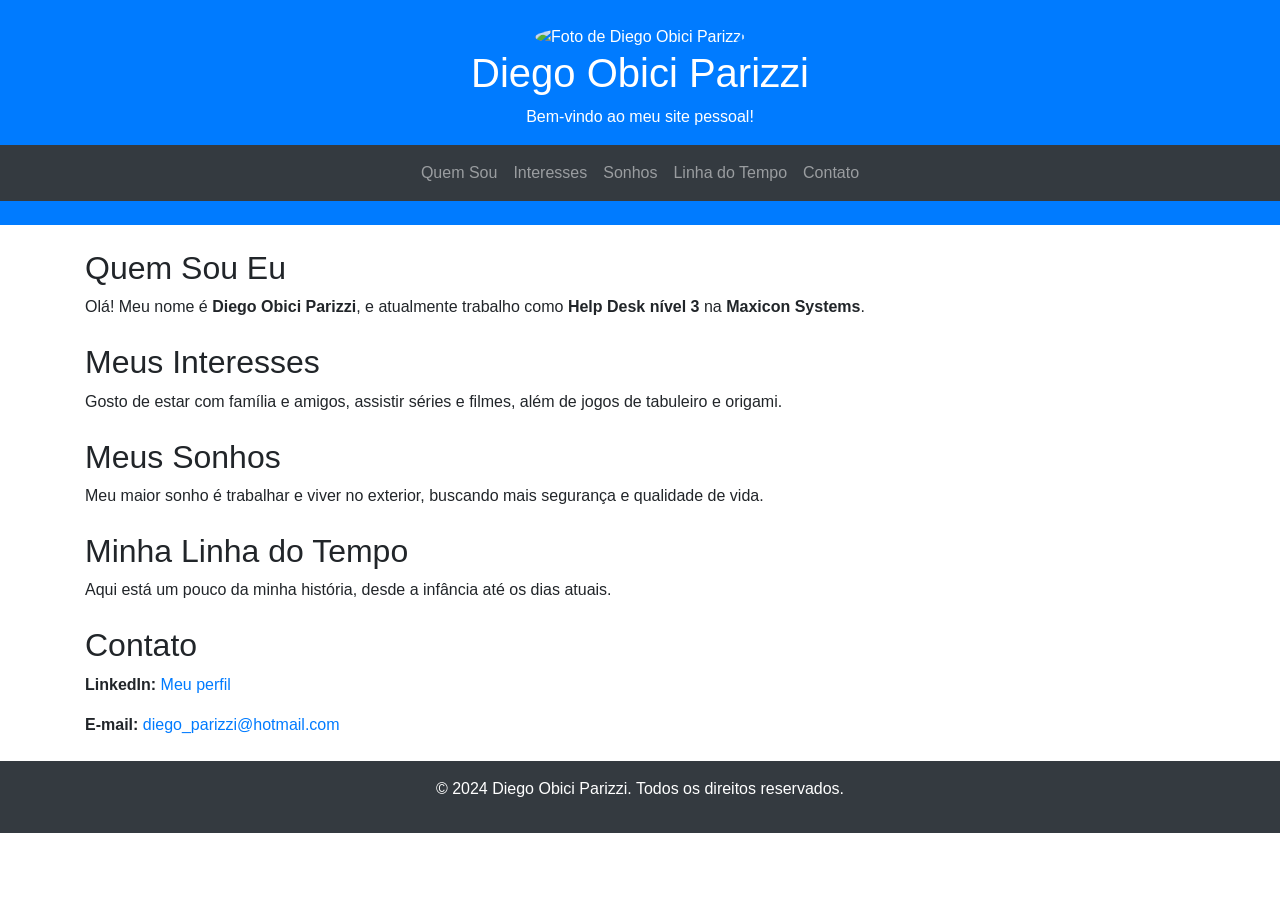
==== index.html @ c1d25a00 "Update and rename é_a_shibang.html to index.html" ====
<!DOCTYPE html>
<html lang="pt-BR">
<head>
    <meta charset="UTF-8">
    <meta name="viewport" content="width=device-width, initial-scale=1.0">
    <meta name="description" content="Site pessoal de Diego Obici Parizzi">
    <meta name="author" content="Diego Obici Parizzi">
    <title>Diego Obici Parizzi - Site Pessoal</title>
    <link rel="stylesheet" href="https://maxcdn.bootstrapcdn.com/bootstrap/4.5.2/css/bootstrap.min.css">
</head>
<body>
    <header class="bg-primary text-white text-center py-4">
        <img src="img/FotoPerfil.png" class="rounded-circle" alt="Foto de Diego Obici Parizzi" width="150">
        <h1>Diego Obici Parizzi</h1>
        <p>Bem-vindo ao meu site pessoal!</p>
        <nav class="navbar navbar-expand-lg navbar-dark bg-dark">
            <div class="container">
                <button class="navbar-toggler" type="button" data-toggle="collapse" data-target="#navbarNav">
                    <span class="navbar-toggler-icon"></span>
                </button>
                <div class="collapse navbar-collapse" id="navbarNav">
                    <ul class="navbar-nav mx-auto">
                        <li class="nav-item"><a class="nav-link" href="#quem-sou">Quem Sou</a></li>
                        <li class="nav-item"><a class="nav-link" href="#interesses">Interesses</a></li>
                        <li class="nav-item"><a class="nav-link" href="#sonhos">Sonhos</a></li>
                        <li class="nav-item"><a class="nav-link" href="#timeline">Linha do Tempo</a></li>
                        <li class="nav-item"><a class="nav-link" href="#contato">Contato</a></li>
                    </ul>
                </div>
            </div>
        </nav>
    </header>

    <main class="container mt-4">
        <section id="quem-sou" class="mb-4">
            <h2>Quem Sou Eu</h2>
            <p>Olá! Meu nome é <strong>Diego Obici Parizzi</strong>, e atualmente trabalho como <strong>Help Desk nível 3</strong> na <strong>Maxicon Systems</strong>.</p>
        </section>

        <section id="interesses" class="mb-4">
            <h2>Meus Interesses</h2>
            <p>Gosto de estar com família e amigos, assistir séries e filmes, além de jogos de tabuleiro e origami.</p>
        </section>

        <section id="sonhos" class="mb-4">
            <h2>Meus Sonhos</h2>
            <p>Meu maior sonho é trabalhar e viver no exterior, buscando mais segurança e qualidade de vida.</p>
        </section>

        <section id="timeline" class="mb-4">
            <h2>Minha Linha do Tempo</h2>
            <p>Aqui está um pouco da minha história, desde a infância até os dias atuais.</p>
        </section>

        <section id="contato" class="mb-4">
            <h2>Contato</h2>
            <p><strong>LinkedIn:</strong> <a href="https://www.linkedin.com/in/diego-parizzi" target="_blank">Meu perfil</a></p>
            <p><strong>E-mail:</strong> <a href="mailto:diego_parizzi@hotmail.com">diego_parizzi@hotmail.com</a></p>
        </section>
    </main>

    <footer class="bg-dark text-white text-center py-3">
        <p>&copy; 2024 Diego Obici Parizzi. Todos os direitos reservados.</p>
    </footer>

    <script src="https://code.jquery.com/jquery-3.5.1.slim.min.js"></script>
    <script src="https://cdn.jsdelivr.net/npm/bootstrap@4.5.2/dist/js/bootstrap.bundle.min.js"></script>
</body>
</html>
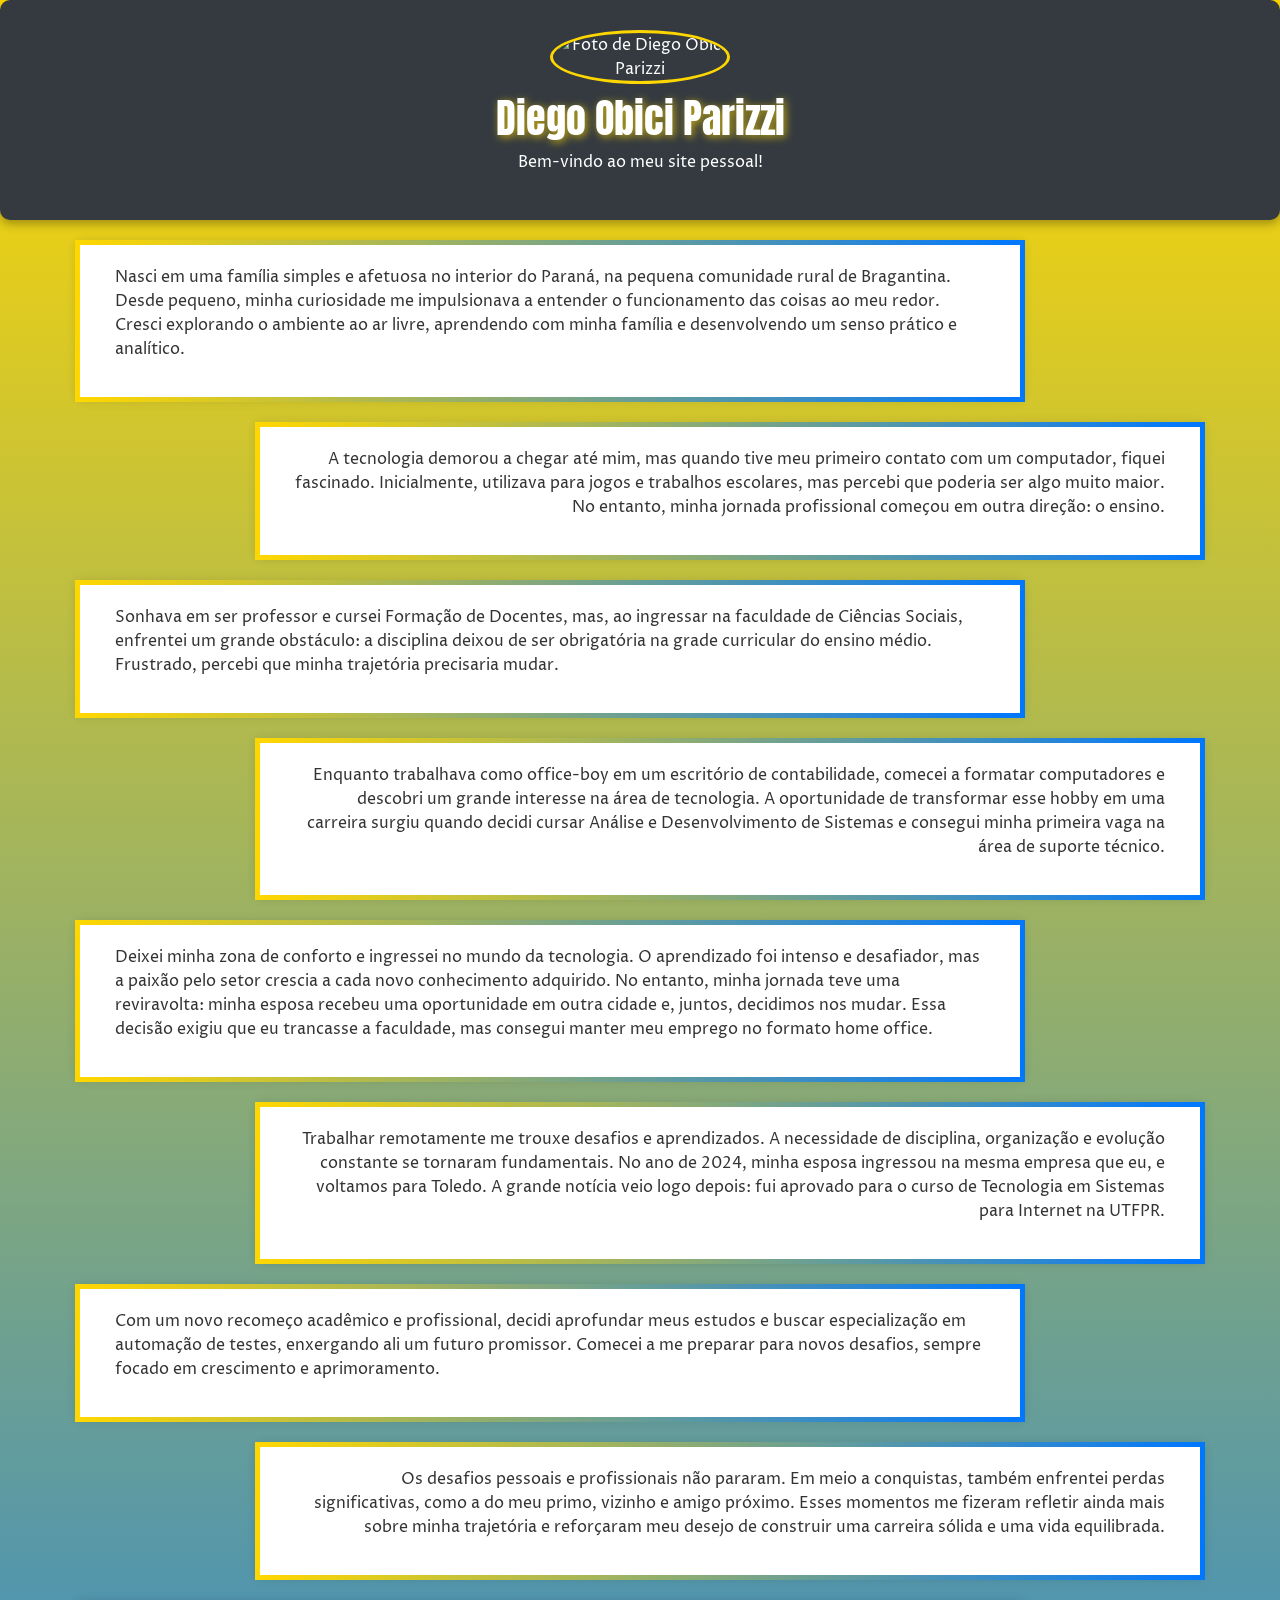
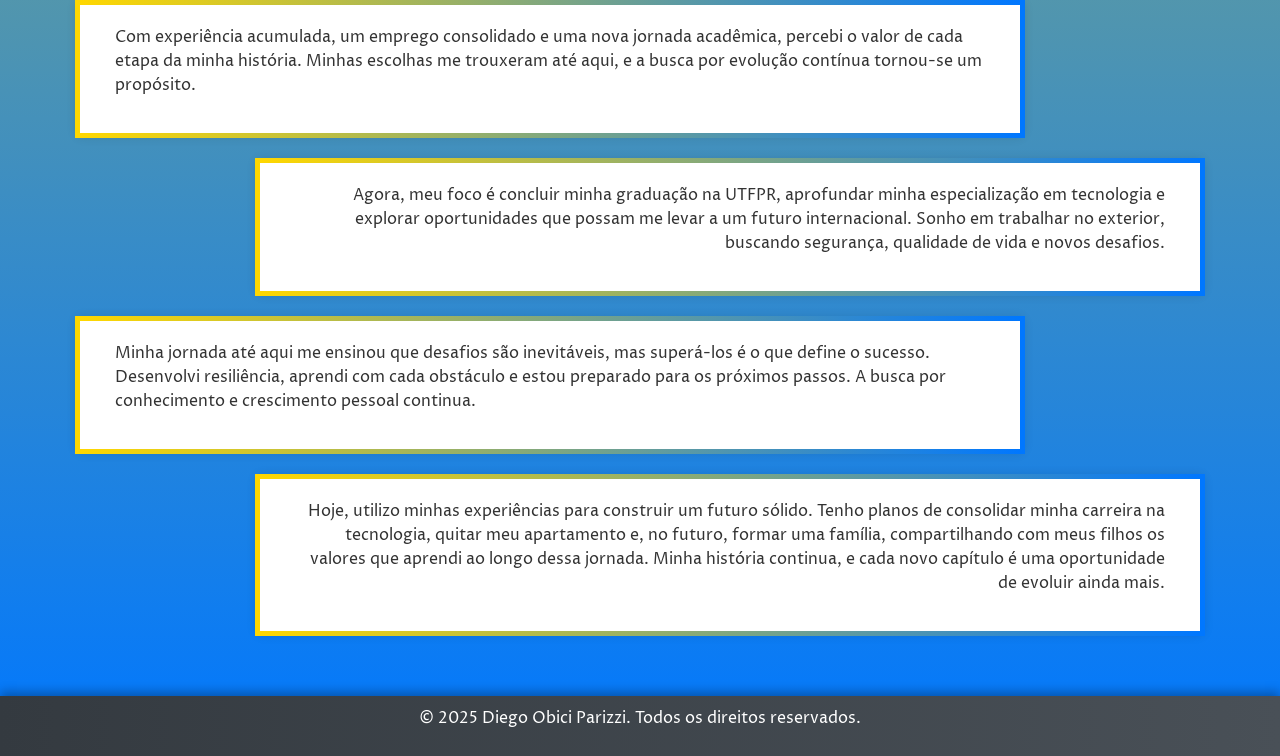
==== commit 01bb10f6: "Add files via upload" ====
--- a/index.html
+++ b/index.html
@@ -1,69 +1,174 @@
-<!DOCTYPE html>
-<html lang="pt-BR">
-<head>
-    <meta charset="UTF-8">
-    <meta name="viewport" content="width=device-width, initial-scale=1.0">
-    <meta name="description" content="Site pessoal de Diego Obici Parizzi">
-    <meta name="author" content="Diego Obici Parizzi">
-    <title>Diego Obici Parizzi - Site Pessoal</title>
-    <link rel="stylesheet" href="https://maxcdn.bootstrapcdn.com/bootstrap/4.5.2/css/bootstrap.min.css">
-</head>
-<body>
-    <header class="bg-primary text-white text-center py-4">
-        <img src="img/FotoPerfil.png" class="rounded-circle" alt="Foto de Diego Obici Parizzi" width="150">
-        <h1>Diego Obici Parizzi</h1>
-        <p>Bem-vindo ao meu site pessoal!</p>
-        <nav class="navbar navbar-expand-lg navbar-dark bg-dark">
-            <div class="container">
-                <button class="navbar-toggler" type="button" data-toggle="collapse" data-target="#navbarNav">
-                    <span class="navbar-toggler-icon"></span>
-                </button>
-                <div class="collapse navbar-collapse" id="navbarNav">
-                    <ul class="navbar-nav mx-auto">
-                        <li class="nav-item"><a class="nav-link" href="#quem-sou">Quem Sou</a></li>
-                        <li class="nav-item"><a class="nav-link" href="#interesses">Interesses</a></li>
-                        <li class="nav-item"><a class="nav-link" href="#sonhos">Sonhos</a></li>
-                        <li class="nav-item"><a class="nav-link" href="#timeline">Linha do Tempo</a></li>
-                        <li class="nav-item"><a class="nav-link" href="#contato">Contato</a></li>
-                    </ul>
-                </div>
-            </div>
-        </nav>
-    </header>
-
-    <main class="container mt-4">
-        <section id="quem-sou" class="mb-4">
-            <h2>Quem Sou Eu</h2>
-            <p>Olá! Meu nome é <strong>Diego Obici Parizzi</strong>, e atualmente trabalho como <strong>Help Desk nível 3</strong> na <strong>Maxicon Systems</strong>.</p>
-        </section>
-
-        <section id="interesses" class="mb-4">
-            <h2>Meus Interesses</h2>
-            <p>Gosto de estar com família e amigos, assistir séries e filmes, além de jogos de tabuleiro e origami.</p>
-        </section>
-
-        <section id="sonhos" class="mb-4">
-            <h2>Meus Sonhos</h2>
-            <p>Meu maior sonho é trabalhar e viver no exterior, buscando mais segurança e qualidade de vida.</p>
-        </section>
-
-        <section id="timeline" class="mb-4">
-            <h2>Minha Linha do Tempo</h2>
-            <p>Aqui está um pouco da minha história, desde a infância até os dias atuais.</p>
-        </section>
-
-        <section id="contato" class="mb-4">
-            <h2>Contato</h2>
-            <p><strong>LinkedIn:</strong> <a href="https://www.linkedin.com/in/diego-parizzi" target="_blank">Meu perfil</a></p>
-            <p><strong>E-mail:</strong> <a href="mailto:diego_parizzi@hotmail.com">diego_parizzi@hotmail.com</a></p>
-        </section>
-    </main>
-
-    <footer class="bg-dark text-white text-center py-3">
-        <p>&copy; 2024 Diego Obici Parizzi. Todos os direitos reservados.</p>
-    </footer>
-
-    <script src="https://code.jquery.com/jquery-3.5.1.slim.min.js"></script>
-    <script src="https://cdn.jsdelivr.net/npm/bootstrap@4.5.2/dist/js/bootstrap.bundle.min.js"></script>
-</body>
-</html>
+<!DOCTYPE html>
+<html lang="pt-BR">
+
+<head>
+    <meta charset="UTF-8">
+    <meta name="viewport" content="width=device-width, initial-scale=1.0">
+    <meta name="description" content="Site pessoal de Diego Obici Parizzi.">
+    <meta name="author" content="Diego Obici Parizzi">
+    <title>Diego Obici Parizzi - Site Pessoal</title>
+    <!-- Bootstrap CSS -->
+    <link rel="stylesheet" href="https://stackpath.bootstrapcdn.com/bootstrap/4.1.3/css/bootstrap.min.css">
+    <!-- Google Fonts -->
+    <link href="https://fonts.googleapis.com/css2?family=Anton&family=Proza+Libre&display=swap" rel="stylesheet">
+    <link rel="stylesheet" href="css.css">
+    <style>
+        body {
+            font-family: 'Proza Libre', sans-serif;
+            background-color: #f8f9fa;
+        }
+
+        header {
+            background-color: #343a40;
+            color: white;
+            text-align: center;
+            padding: 30px 20px;
+            position: relative;
+        }
+
+        header img {
+            width: 180px;
+            border-radius: 50%;
+            display: block;
+            margin: 0 auto 10px;
+        }
+
+        header h1 {
+            font-family: 'Anton', sans-serif;
+            font-size: 2.5rem;
+        }
+
+        section {
+            padding: 20px;
+            margin-bottom: 20px;
+            background-color: white;
+            border-radius: 8px;
+            box-shadow: 0 0 10px rgba(0, 0, 0, 0.1);
+        }
+
+        h2 {
+            color: #343a40;
+            margin-bottom: 20px;
+        }
+
+        footer {
+            background-color: #343a40;
+            color: white;
+            text-align: center;
+            padding: 10px 0;
+            margin-top: 20px;
+        }
+
+        /* Estilos para o layout em zig-zag */
+        .zigzag:nth-child(even) {
+            margin-left: 15%;
+            text-align: right;
+        }
+
+        .zigzag:nth-child(odd) {
+            margin-right: 15%;
+            text-align: left;
+        }
+
+        @media (max-width: 768px) {
+            .zigzag {
+                margin: 0;
+                text-align: left !important;
+            }
+        }
+    </style>
+</head>
+
+<body>
+    <header>
+        <img src="img/FotoPerfil.png" alt="Foto de Diego Obici Parizzi">
+        <h1>Diego Obici Parizzi</h1>
+        <p>Bem-vindo ao meu site pessoal!</p>
+    </header>
+
+    <div class="container">
+        <!-- Seções em zig-zag -->
+        <section id="o-mundo-comum" class="row zigzag">
+            <div class="col-md-12">
+                <p>Nasci em uma família simples e afetuosa no interior do Paraná, na pequena comunidade rural de Bragantina. Desde pequeno, minha curiosidade me impulsionava a entender o funcionamento das coisas ao meu redor. Cresci explorando o ambiente ao ar livre, aprendendo com minha família e desenvolvendo um senso prático e analítico.</p>
+            </div>
+        </section>
+
+        <section id="o-chamado-a-aventura" class="row zigzag">
+            <div class="col-md-12">
+                <p>A tecnologia demorou a chegar até mim, mas quando tive meu primeiro contato com um computador, fiquei fascinado. Inicialmente, utilizava para jogos e trabalhos escolares, mas percebi que poderia ser algo muito maior. No entanto, minha jornada profissional começou em outra direção: o ensino.</p>
+            </div>
+        </section>
+
+        <section id="recusa-ao-chamado" class="row zigzag">
+            <div class="col-md-12">
+                <p>Sonhava em ser professor e cursei Formação de Docentes, mas, ao ingressar na faculdade de Ciências Sociais, enfrentei um grande obstáculo: a disciplina deixou de ser obrigatória na grade curricular do ensino médio. Frustrado, percebi que minha trajetória precisaria mudar.</p>
+            </div>
+        </section>
+
+        <section id="encontro-com-o-mentor" class="row zigzag">
+            <div class="col-md-12">
+                <p>Enquanto trabalhava como office-boy em um escritório de contabilidade, comecei a formatar computadores e descobri um grande interesse na área de tecnologia. A oportunidade de transformar esse hobby em uma carreira surgiu quando decidi cursar Análise e Desenvolvimento de Sistemas e consegui minha primeira vaga na área de suporte técnico.</p>
+            </div>
+        </section>
+
+        <section id="atravessando-o-primeiro-limiar" class="row zigzag">
+            <div class="col-md-12">
+                <p>Deixei minha zona de conforto e ingressei no mundo da tecnologia. O aprendizado foi intenso e desafiador, mas a paixão pelo setor crescia a cada novo conhecimento adquirido. No entanto, minha jornada teve uma reviravolta: minha esposa recebeu uma oportunidade em outra cidade e, juntos, decidimos nos mudar. Essa decisão exigiu que eu trancasse a faculdade, mas consegui manter meu emprego no formato home office.</p>
+            </div>
+        </section>
+
+        <section id="testes-aliados-e-inimigos" class="row zigzag">
+            <div class="col-md-12">
+                <p>Trabalhar remotamente me trouxe desafios e aprendizados. A necessidade de disciplina, organização e evolução constante se tornaram fundamentais. No ano de 2024, minha esposa ingressou na mesma empresa que eu, e voltamos para Toledo. A grande notícia veio logo depois: fui aprovado para o curso de Tecnologia em Sistemas para Internet na UTFPR.</p>
+            </div>
+        </section>
+
+        <section id="aproximacao-da-caverna-oculta" class="row zigzag">
+            <div class="col-md-12">
+                <p>Com um novo recomeço acadêmico e profissional, decidi aprofundar meus estudos e buscar especialização em automação de testes, enxergando ali um futuro promissor. Comecei a me preparar para novos desafios, sempre focado em crescimento e aprimoramento.</p>
+            </div>
+        </section>
+
+        <section id="a-prova-de-fogo" class="row zigzag">
+            <div class="col-md-12">
+                <p>Os desafios pessoais e profissionais não pararam. Em meio a conquistas, também enfrentei perdas significativas, como a do meu primo, vizinho e amigo próximo. Esses momentos me fizeram refletir ainda mais sobre minha trajetória e reforçaram meu desejo de construir uma carreira sólida e uma vida equilibrada.</p>
+            </div>
+        </section>
+
+        <section id="a-recompensa" class="row zigzag">
+            <div class="col-md-12">
+                <p>Com experiência acumulada, um emprego consolidado e uma nova jornada acadêmica, percebi o valor de cada etapa da minha história. Minhas escolhas me trouxeram até aqui, e a busca por evolução contínua tornou-se um propósito.</p>
+            </div>
+        </section>
+
+        <section id="o-caminho-de-volta" class="row zigzag">
+            <div class="col-md-12">
+                <p>Agora, meu foco é concluir minha graduação na UTFPR, aprofundar minha especialização em tecnologia e explorar oportunidades que possam me levar a um futuro internacional. Sonho em trabalhar no exterior, buscando segurança, qualidade de vida e novos desafios.</p>
+            </div>
+        </section>
+
+        <section id="a-ressurreicao" class="row zigzag">
+            <div class="col-md-12">
+                <p>Minha jornada até aqui me ensinou que desafios são inevitáveis, mas superá-los é o que define o sucesso. Desenvolvi resiliência, aprendi com cada obstáculo e estou preparado para os próximos passos. A busca por conhecimento e crescimento pessoal continua.</p>
+            </div>
+        </section>
+
+        <section id="o-retorno-com-o-elixir" class="row zigzag">
+            <div class="col-md-12">
+                <p>Hoje, utilizo minhas experiências para construir um futuro sólido. Tenho planos de consolidar minha carreira na tecnologia, quitar meu apartamento e, no futuro, formar uma família, compartilhando com meus filhos os valores que aprendi ao longo dessa jornada. Minha história continua, e cada novo capítulo é uma oportunidade de evoluir ainda mais.</p>
+            </div>
+        </section>
+    </div>
+
+    <footer>
+        <p>&copy; 2025 Diego Obici Parizzi. Todos os direitos reservados.</p>
+    </footer>
+
+    <!-- Bootstrap JS e dependências -->
+    <script src="https://code.jquery.com/jquery-3.3.1.slim.min.js"></script>
+    <script src="https://cdnjs.cloudflare.com/ajax/libs/popper.js/1.14.3/umd/popper.min.js"></script>
+    <script src="https://stackpath.bootstrapcdn.com/bootstrap/4.1.3/js/bootstrap.min.js"></script>
+</body>
+
+</html>
--- a/css.css
+++ b/css.css
@@ -0,0 +1,133 @@
+/* Estilização geral */
+body {
+    font-family: 'Proza Libre', sans-serif;
+    background: linear-gradient(to bottom, #FFD700, #0077FF);
+    margin: 0;
+    padding: 0;
+    color: #333;
+    animation: fadeIn 1s ease-in;
+    overflow-x: hidden;
+}
+
+/* Efeito de fade-in */
+@keyframes fadeIn {
+    from { opacity: 0; transform: translateY(-10px); }
+    to { opacity: 1; transform: translateY(0); }
+}
+
+/* Cabeçalho */
+header {
+    background: radial-gradient(circle at center, #343a40, #343a40 70%, transparent 100%);
+    color: #FFD700;
+    text-align: center;
+    padding: 30px 20px;
+    position: relative;
+    box-shadow: 0 4px 10px rgba(0, 0, 0, 0.3);
+    animation: fadeIn 1s ease-in;
+    border-radius: 10px;
+}
+
+header img {
+    width: 180px;
+    border-radius: 50%;
+    display: block;
+    margin: 0 auto 10px;
+    border: 3px solid #FFD700;
+}
+
+header h1 {
+    font-family: 'Anton', sans-serif;
+    font-size: 2.5rem;
+    text-shadow: 2px 2px 8px rgba(255, 215, 0, 0.7);
+}
+
+/* Estilização das seções */
+.container {
+    padding: 20px;
+}
+
+section {
+    background-color: rgba(255, 255, 255, 0.9);
+    border-radius: 10px;
+    box-shadow: 0 4px 10px rgba(0, 0, 0, 0.2);
+    padding: 20px;
+    margin-bottom: 20px;
+    transition: transform 0.3s ease-in-out, box-shadow 0.3s ease-in-out;
+    position: relative;
+    overflow: hidden;
+    animation: fadeIn 1s ease-in;
+    border: 5px solid transparent;
+    border-image: linear-gradient(to right, #FFD700, #0077FF) 1;
+    box-shadow: 0 0 10px #FFD700;
+}
+
+/* Efeito de hover - ampliação sutil e neon */
+section:hover {
+    transform: scale(1.05);
+    box-shadow: 0 0 20px #FFD700, 0 0 30px #FFD700;
+    background-color: rgba(255, 255, 255, 1);
+}
+
+h2 {
+    color: #343a40;
+    margin-bottom: 20px;
+    display: flex;
+    align-items: center;
+}
+
+h2::before {
+    content: '\1F4C4'; /* Ícone decorativo antes do título */
+    margin-right: 10px;
+}
+
+/* Layout em zig-zag */
+.zigzag:nth-child(even) {
+    margin-left: 15%;
+    text-align: right;
+}
+
+.zigzag:nth-child(odd) {
+    margin-right: 15%;
+    text-align: left;
+}
+
+/* Botão "Voltar ao topo" */
+#topButton {
+    position: fixed;
+    bottom: 20px;
+    right: 20px;
+    background: #343a40;
+    color: #FFD700;
+    padding: 10px 15px;
+    border: none;
+    border-radius: 5px;
+    cursor: pointer;
+    display: none;
+    box-shadow: 0 4px 8px rgba(0, 0, 0, 0.2);
+    transition: transform 0.3s, box-shadow 0.3s;
+}
+
+#topButton:hover {
+    transform: scale(1.1);
+    background: #495057;
+    box-shadow: 0 0 10px #FFD700;
+}
+
+/* Rodapé */
+footer {
+    background: linear-gradient(to right, #343a40, #495057);
+    color: #FFD700;
+    text-align: center;
+    padding: 15px 0;
+    font-size: 1rem;
+    box-shadow: 0 -4px 10px rgba(0, 0, 0, 0.3);
+    animation: fadeIn 1s ease-in;
+}
+
+/* Responsividade */
+@media (max-width: 768px) {
+    .zigzag {
+        margin: 0;
+        text-align: left !important;
+    }
+}
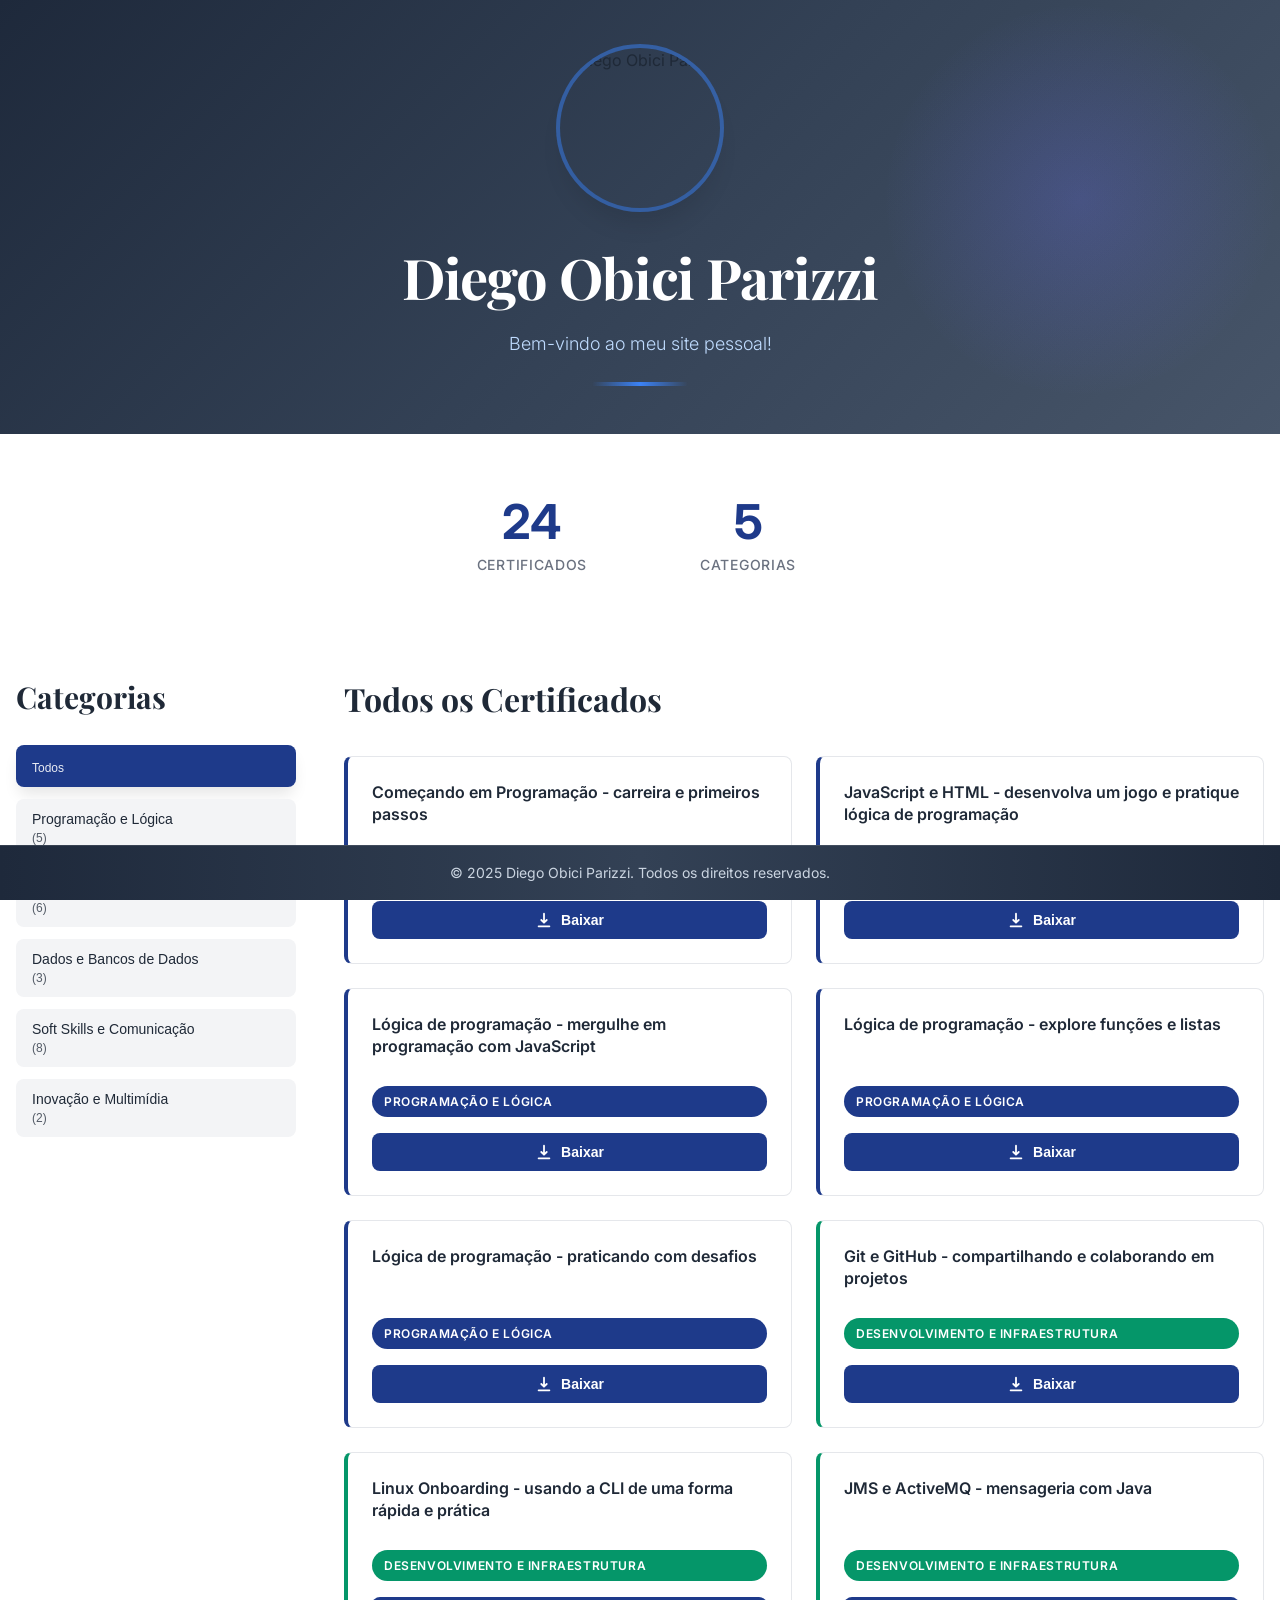
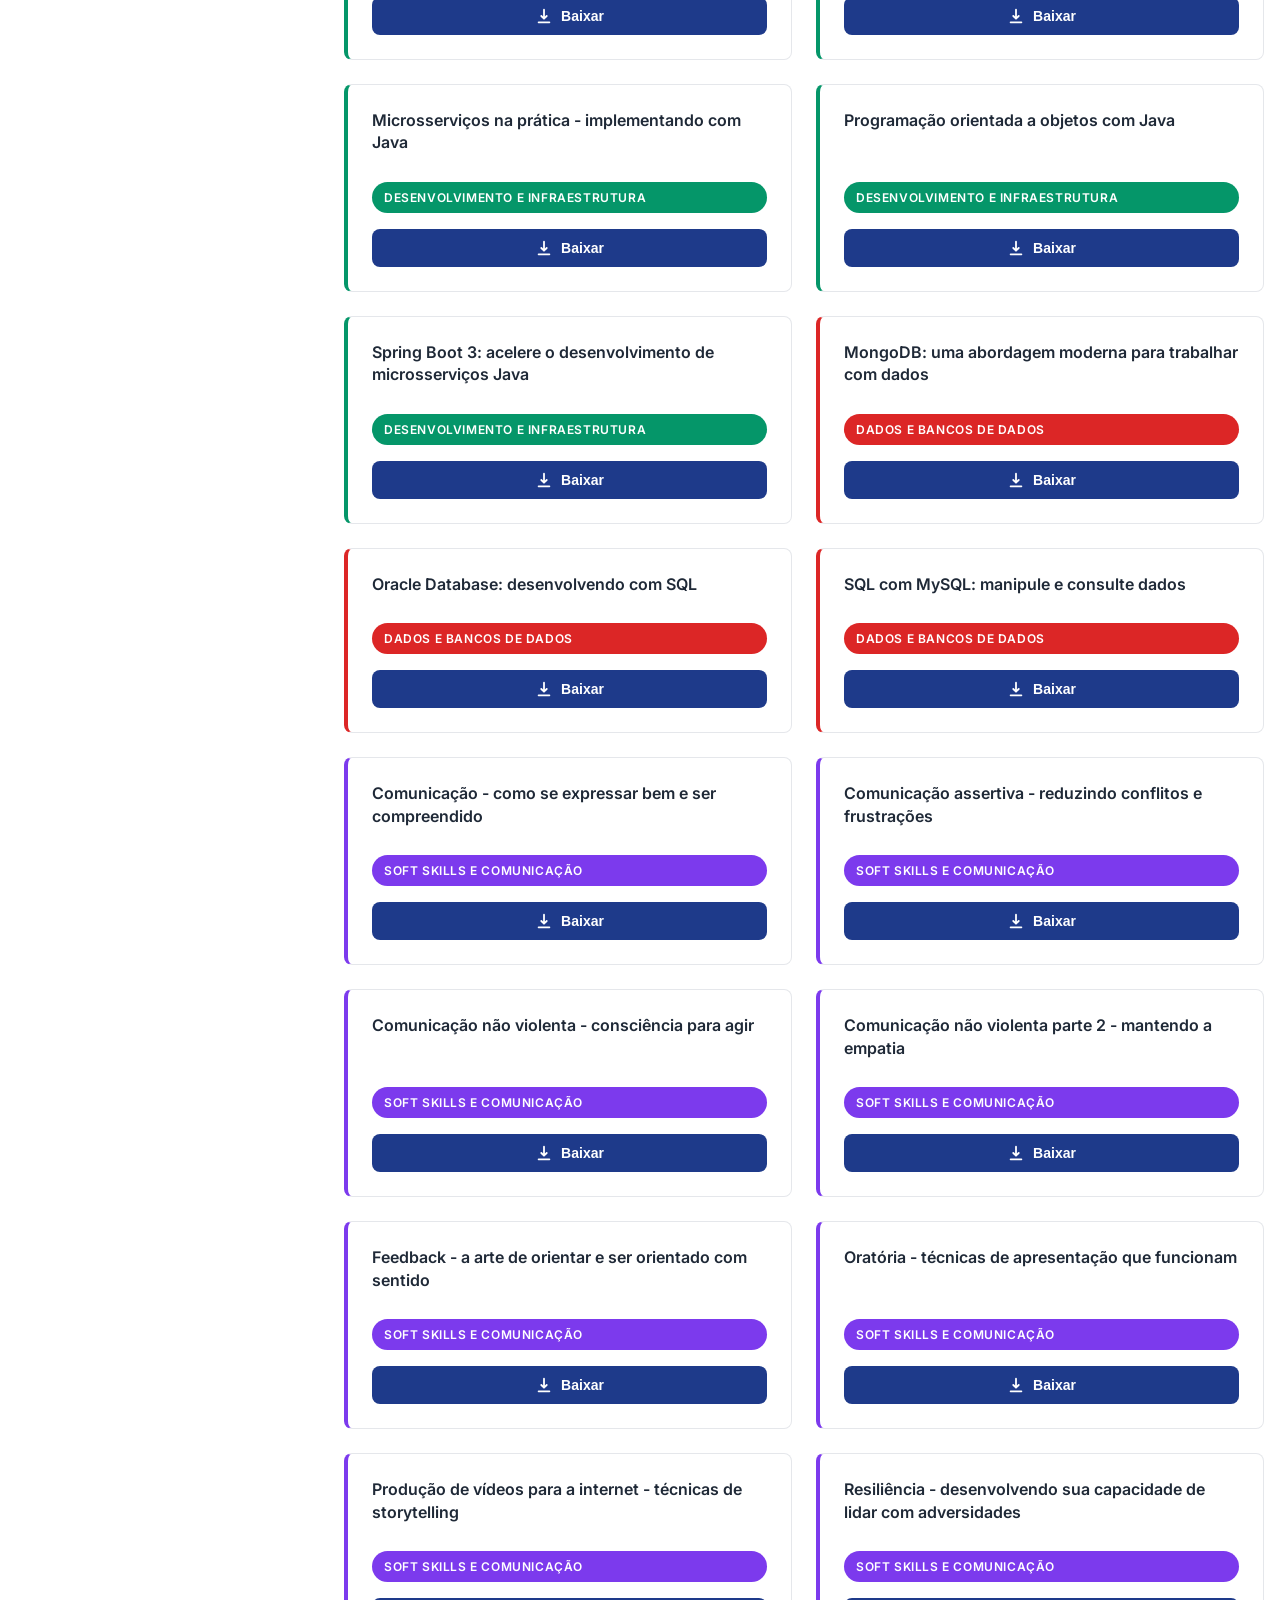
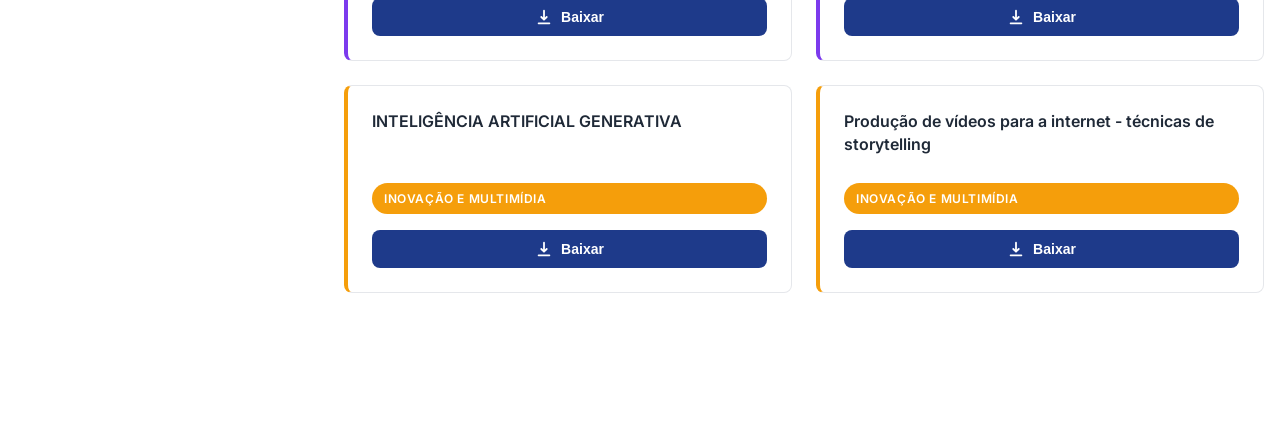
==== commit 13c61c41: "Add files via upload" ====
--- a/index.html
+++ b/index.html
@@ -1,174 +1,96 @@
-<!DOCTYPE html>
-<html lang="pt-BR">
-
-<head>
-    <meta charset="UTF-8">
-    <meta name="viewport" content="width=device-width, initial-scale=1.0">
-    <meta name="description" content="Site pessoal de Diego Obici Parizzi.">
-    <meta name="author" content="Diego Obici Parizzi">
-    <title>Diego Obici Parizzi - Site Pessoal</title>
-    <!-- Bootstrap CSS -->
-    <link rel="stylesheet" href="https://stackpath.bootstrapcdn.com/bootstrap/4.1.3/css/bootstrap.min.css">
-    <!-- Google Fonts -->
-    <link href="https://fonts.googleapis.com/css2?family=Anton&family=Proza+Libre&display=swap" rel="stylesheet">
-    <link rel="stylesheet" href="css.css">
-    <style>
-        body {
-            font-family: 'Proza Libre', sans-serif;
-            background-color: #f8f9fa;
-        }
-
-        header {
-            background-color: #343a40;
-            color: white;
-            text-align: center;
-            padding: 30px 20px;
-            position: relative;
-        }
-
-        header img {
-            width: 180px;
-            border-radius: 50%;
-            display: block;
-            margin: 0 auto 10px;
-        }
-
-        header h1 {
-            font-family: 'Anton', sans-serif;
-            font-size: 2.5rem;
-        }
-
-        section {
-            padding: 20px;
-            margin-bottom: 20px;
-            background-color: white;
-            border-radius: 8px;
-            box-shadow: 0 0 10px rgba(0, 0, 0, 0.1);
-        }
-
-        h2 {
-            color: #343a40;
-            margin-bottom: 20px;
-        }
-
-        footer {
-            background-color: #343a40;
-            color: white;
-            text-align: center;
-            padding: 10px 0;
-            margin-top: 20px;
-        }
-
-        /* Estilos para o layout em zig-zag */
-        .zigzag:nth-child(even) {
-            margin-left: 15%;
-            text-align: right;
-        }
-
-        .zigzag:nth-child(odd) {
-            margin-right: 15%;
-            text-align: left;
-        }
-
-        @media (max-width: 768px) {
-            .zigzag {
-                margin: 0;
-                text-align: left !important;
-            }
-        }
-    </style>
-</head>
-
-<body>
-    <header>
-        <img src="img/FotoPerfil.png" alt="Foto de Diego Obici Parizzi">
-        <h1>Diego Obici Parizzi</h1>
-        <p>Bem-vindo ao meu site pessoal!</p>
-    </header>
-
-    <div class="container">
-        <!-- Seções em zig-zag -->
-        <section id="o-mundo-comum" class="row zigzag">
-            <div class="col-md-12">
-                <p>Nasci em uma família simples e afetuosa no interior do Paraná, na pequena comunidade rural de Bragantina. Desde pequeno, minha curiosidade me impulsionava a entender o funcionamento das coisas ao meu redor. Cresci explorando o ambiente ao ar livre, aprendendo com minha família e desenvolvendo um senso prático e analítico.</p>
-            </div>
-        </section>
-
-        <section id="o-chamado-a-aventura" class="row zigzag">
-            <div class="col-md-12">
-                <p>A tecnologia demorou a chegar até mim, mas quando tive meu primeiro contato com um computador, fiquei fascinado. Inicialmente, utilizava para jogos e trabalhos escolares, mas percebi que poderia ser algo muito maior. No entanto, minha jornada profissional começou em outra direção: o ensino.</p>
-            </div>
-        </section>
-
-        <section id="recusa-ao-chamado" class="row zigzag">
-            <div class="col-md-12">
-                <p>Sonhava em ser professor e cursei Formação de Docentes, mas, ao ingressar na faculdade de Ciências Sociais, enfrentei um grande obstáculo: a disciplina deixou de ser obrigatória na grade curricular do ensino médio. Frustrado, percebi que minha trajetória precisaria mudar.</p>
-            </div>
-        </section>
-
-        <section id="encontro-com-o-mentor" class="row zigzag">
-            <div class="col-md-12">
-                <p>Enquanto trabalhava como office-boy em um escritório de contabilidade, comecei a formatar computadores e descobri um grande interesse na área de tecnologia. A oportunidade de transformar esse hobby em uma carreira surgiu quando decidi cursar Análise e Desenvolvimento de Sistemas e consegui minha primeira vaga na área de suporte técnico.</p>
-            </div>
-        </section>
-
-        <section id="atravessando-o-primeiro-limiar" class="row zigzag">
-            <div class="col-md-12">
-                <p>Deixei minha zona de conforto e ingressei no mundo da tecnologia. O aprendizado foi intenso e desafiador, mas a paixão pelo setor crescia a cada novo conhecimento adquirido. No entanto, minha jornada teve uma reviravolta: minha esposa recebeu uma oportunidade em outra cidade e, juntos, decidimos nos mudar. Essa decisão exigiu que eu trancasse a faculdade, mas consegui manter meu emprego no formato home office.</p>
-            </div>
-        </section>
-
-        <section id="testes-aliados-e-inimigos" class="row zigzag">
-            <div class="col-md-12">
-                <p>Trabalhar remotamente me trouxe desafios e aprendizados. A necessidade de disciplina, organização e evolução constante se tornaram fundamentais. No ano de 2024, minha esposa ingressou na mesma empresa que eu, e voltamos para Toledo. A grande notícia veio logo depois: fui aprovado para o curso de Tecnologia em Sistemas para Internet na UTFPR.</p>
-            </div>
-        </section>
-
-        <section id="aproximacao-da-caverna-oculta" class="row zigzag">
-            <div class="col-md-12">
-                <p>Com um novo recomeço acadêmico e profissional, decidi aprofundar meus estudos e buscar especialização em automação de testes, enxergando ali um futuro promissor. Comecei a me preparar para novos desafios, sempre focado em crescimento e aprimoramento.</p>
-            </div>
-        </section>
-
-        <section id="a-prova-de-fogo" class="row zigzag">
-            <div class="col-md-12">
-                <p>Os desafios pessoais e profissionais não pararam. Em meio a conquistas, também enfrentei perdas significativas, como a do meu primo, vizinho e amigo próximo. Esses momentos me fizeram refletir ainda mais sobre minha trajetória e reforçaram meu desejo de construir uma carreira sólida e uma vida equilibrada.</p>
-            </div>
-        </section>
-
-        <section id="a-recompensa" class="row zigzag">
-            <div class="col-md-12">
-                <p>Com experiência acumulada, um emprego consolidado e uma nova jornada acadêmica, percebi o valor de cada etapa da minha história. Minhas escolhas me trouxeram até aqui, e a busca por evolução contínua tornou-se um propósito.</p>
-            </div>
-        </section>
-
-        <section id="o-caminho-de-volta" class="row zigzag">
-            <div class="col-md-12">
-                <p>Agora, meu foco é concluir minha graduação na UTFPR, aprofundar minha especialização em tecnologia e explorar oportunidades que possam me levar a um futuro internacional. Sonho em trabalhar no exterior, buscando segurança, qualidade de vida e novos desafios.</p>
-            </div>
-        </section>
-
-        <section id="a-ressurreicao" class="row zigzag">
-            <div class="col-md-12">
-                <p>Minha jornada até aqui me ensinou que desafios são inevitáveis, mas superá-los é o que define o sucesso. Desenvolvi resiliência, aprendi com cada obstáculo e estou preparado para os próximos passos. A busca por conhecimento e crescimento pessoal continua.</p>
-            </div>
-        </section>
-
-        <section id="o-retorno-com-o-elixir" class="row zigzag">
-            <div class="col-md-12">
-                <p>Hoje, utilizo minhas experiências para construir um futuro sólido. Tenho planos de consolidar minha carreira na tecnologia, quitar meu apartamento e, no futuro, formar uma família, compartilhando com meus filhos os valores que aprendi ao longo dessa jornada. Minha história continua, e cada novo capítulo é uma oportunidade de evoluir ainda mais.</p>
-            </div>
-        </section>
-    </div>
-
-    <footer>
-        <p>&copy; 2025 Diego Obici Parizzi. Todos os direitos reservados.</p>
-    </footer>
-
-    <!-- Bootstrap JS e dependências -->
-    <script src="https://code.jquery.com/jquery-3.3.1.slim.min.js"></script>
-    <script src="https://cdnjs.cloudflare.com/ajax/libs/popper.js/1.14.3/umd/popper.min.js"></script>
-    <script src="https://stackpath.bootstrapcdn.com/bootstrap/4.1.3/js/bootstrap.min.js"></script>
-</body>
-
-</html>+<!DOCTYPE html>
+<html lang="pt-BR">
+<head>
+    <meta charset="UTF-8">
+    <meta name="viewport" content="width=device-width, initial-scale=1.0">
+    <title>Portfólio de Certificados - Diego Obici Parizzi</title>
+    <link rel="stylesheet" href="css.css">
+    <link rel="preconnect" href="https://fonts.googleapis.com">
+    <link rel="preconnect" href="https://fonts.gstatic.com" crossorigin>
+    <link href="https://fonts.googleapis.com/css2?family=Playfair+Display:wght@700&family=Inter:wght@400;500;600&display=swap" rel="stylesheet">
+</head>
+<body>
+    <!-- Header -->
+    <header class="header">
+        <div class="header-background"></div>
+        <div class="header-content">
+            <div class="profile-image-container">
+                <img src="https://files.manuscdn.com/user_upload_by_module/session_file/310419663029284078/EeQyugYwKEiLXVgn.webp" alt="Diego Obici Parizzi" class="profile-image">
+            </div>
+            <h1 class="profile-name">Diego Obici Parizzi</h1>
+            <p class="profile-subtitle">Bem-vindo ao meu site pessoal!</p>
+            <div class="header-divider"></div>
+        </div>
+    </header>
+
+    <!-- Main Content -->
+    <main class="main-content">
+        <!-- Statistics Section -->
+        <section class="statistics">
+            <div class="stats-container">
+                <div class="stat-item">
+                    <div class="stat-number">24</div>
+                    <p class="stat-label">Certificados</p>
+                </div>
+                <div class="stat-item">
+                    <div class="stat-number">5</div>
+                    <p class="stat-label">Categorias</p>
+                </div>
+            </div>
+        </section>
+
+        <!-- Certificates Section -->
+        <section class="certificates-section">
+            <div class="container">
+                <div class="certificates-grid">
+                    <!-- Sidebar - Categories -->
+                    <aside class="sidebar">
+                        <h2 class="sidebar-title">Categorias</h2>
+                        <div class="categories-list">
+                            <button class="category-btn active" data-category="all">
+                                <span>Todos</span>
+                            </button>
+                            <button class="category-btn" data-category="programming">
+                                <span>Programação e Lógica</span>
+                                <span class="count">(5)</span>
+                            </button>
+                            <button class="category-btn" data-category="infrastructure">
+                                <span>Desenvolvimento e Infraestrutura</span>
+                                <span class="count">(6)</span>
+                            </button>
+                            <button class="category-btn" data-category="database">
+                                <span>Dados e Bancos de Dados</span>
+                                <span class="count">(3)</span>
+                            </button>
+                            <button class="category-btn" data-category="softskills">
+                                <span>Soft Skills e Comunicação</span>
+                                <span class="count">(8)</span>
+                            </button>
+                            <button class="category-btn" data-category="innovation">
+                                <span>Inovação e Multimídia</span>
+                                <span class="count">(2)</span>
+                            </button>
+                        </div>
+                    </aside>
+
+                    <!-- Main Grid - Certificates -->
+                    <main class="certificates-main">
+                        <h2 class="certificates-title">Todos os Certificados</h2>
+                        <div class="certificates-grid-items" id="certificatesContainer">
+                            <!-- Certificates will be inserted here by JavaScript -->
+                        </div>
+                    </main>
+                </div>
+            </div>
+        </section>
+    </main>
+
+    <!-- Footer -->
+    <footer class="footer">
+        <p>&copy; 2025 Diego Obici Parizzi. Todos os direitos reservados.</p>
+    </footer>
+
+    <!-- Scripts -->
+    <script src="js.js"></script>
+</body>
+</html>
--- a/css.css
+++ b/css.css
@@ -1,133 +1,495 @@
-/* Estilização geral */
-body {
-    font-family: 'Proza Libre', sans-serif;
-    background: linear-gradient(to bottom, #FFD700, #0077FF);
-    margin: 0;
-    padding: 0;
-    color: #333;
-    animation: fadeIn 1s ease-in;
-    overflow-x: hidden;
-}
-
-/* Efeito de fade-in */
-@keyframes fadeIn {
-    from { opacity: 0; transform: translateY(-10px); }
-    to { opacity: 1; transform: translateY(0); }
-}
-
-/* Cabeçalho */
-header {
-    background: radial-gradient(circle at center, #343a40, #343a40 70%, transparent 100%);
-    color: #FFD700;
-    text-align: center;
-    padding: 30px 20px;
-    position: relative;
-    box-shadow: 0 4px 10px rgba(0, 0, 0, 0.3);
-    animation: fadeIn 1s ease-in;
-    border-radius: 10px;
-}
-
-header img {
-    width: 180px;
-    border-radius: 50%;
-    display: block;
-    margin: 0 auto 10px;
-    border: 3px solid #FFD700;
-}
-
-header h1 {
-    font-family: 'Anton', sans-serif;
-    font-size: 2.5rem;
-    text-shadow: 2px 2px 8px rgba(255, 215, 0, 0.7);
-}
-
-/* Estilização das seções */
-.container {
-    padding: 20px;
-}
-
-section {
-    background-color: rgba(255, 255, 255, 0.9);
-    border-radius: 10px;
-    box-shadow: 0 4px 10px rgba(0, 0, 0, 0.2);
-    padding: 20px;
-    margin-bottom: 20px;
-    transition: transform 0.3s ease-in-out, box-shadow 0.3s ease-in-out;
-    position: relative;
-    overflow: hidden;
-    animation: fadeIn 1s ease-in;
-    border: 5px solid transparent;
-    border-image: linear-gradient(to right, #FFD700, #0077FF) 1;
-    box-shadow: 0 0 10px #FFD700;
-}
-
-/* Efeito de hover - ampliação sutil e neon */
-section:hover {
-    transform: scale(1.05);
-    box-shadow: 0 0 20px #FFD700, 0 0 30px #FFD700;
-    background-color: rgba(255, 255, 255, 1);
-}
-
-h2 {
-    color: #343a40;
-    margin-bottom: 20px;
-    display: flex;
-    align-items: center;
-}
-
-h2::before {
-    content: '\1F4C4'; /* Ícone decorativo antes do título */
-    margin-right: 10px;
-}
-
-/* Layout em zig-zag */
-.zigzag:nth-child(even) {
-    margin-left: 15%;
-    text-align: right;
-}
-
-.zigzag:nth-child(odd) {
-    margin-right: 15%;
-    text-align: left;
-}
-
-/* Botão "Voltar ao topo" */
-#topButton {
-    position: fixed;
-    bottom: 20px;
-    right: 20px;
-    background: #343a40;
-    color: #FFD700;
-    padding: 10px 15px;
-    border: none;
-    border-radius: 5px;
-    cursor: pointer;
-    display: none;
-    box-shadow: 0 4px 8px rgba(0, 0, 0, 0.2);
-    transition: transform 0.3s, box-shadow 0.3s;
-}
-
-#topButton:hover {
-    transform: scale(1.1);
-    background: #495057;
-    box-shadow: 0 0 10px #FFD700;
-}
-
-/* Rodapé */
-footer {
-    background: linear-gradient(to right, #343a40, #495057);
-    color: #FFD700;
-    text-align: center;
-    padding: 15px 0;
-    font-size: 1rem;
-    box-shadow: 0 -4px 10px rgba(0, 0, 0, 0.3);
-    animation: fadeIn 1s ease-in;
-}
-
-/* Responsividade */
-@media (max-width: 768px) {
-    .zigzag {
-        margin: 0;
-        text-align: left !important;
-    }
-}
+/* ============================================================================
+   RESET E VARIÁVEIS GLOBAIS
+   ============================================================================ */
+
+* {
+    margin: 0;
+    padding: 0;
+    box-sizing: border-box;
+}
+
+:root {
+    --primary-color: #1e3a8a;
+    --primary-dark: #1e40af;
+    --primary-light: #3b82f6;
+    --background-color: #ffffff;
+    --text-color: #1f2937;
+    --text-light: #6b7280;
+    --border-color: #e5e7eb;
+    --shadow-sm: 0 1px 2px 0 rgba(0, 0, 0, 0.05);
+    --shadow-md: 0 4px 6px -1px rgba(0, 0, 0, 0.1);
+    --shadow-lg: 0 10px 15px -3px rgba(0, 0, 0, 0.1);
+    --shadow-xl: 0 20px 25px -5px rgba(0, 0, 0, 0.1);
+    --transition: all 0.3s cubic-bezier(0.4, 0, 0.2, 1);
+}
+
+html {
+    scroll-behavior: smooth;
+}
+
+body {
+    font-family: 'Inter', sans-serif;
+    background-color: var(--background-color);
+    color: var(--text-color);
+    line-height: 1.6;
+    overflow-x: hidden;
+}
+
+/* ============================================================================
+   HEADER
+   ============================================================================ */
+
+.header {
+    position: relative;
+    background: linear-gradient(135deg, #1e293b 0%, #334155 50%, #475569 100%);
+    padding: 3rem 1rem;
+    text-align: center;
+    overflow: hidden;
+}
+
+.header-background {
+    position: absolute;
+    top: 0;
+    right: 0;
+    width: 400px;
+    height: 400px;
+    background: radial-gradient(circle, rgba(59, 130, 246, 0.15) 0%, transparent 70%);
+    border-radius: 50%;
+    z-index: 0;
+}
+
+.header-background::before {
+    content: '';
+    position: absolute;
+    bottom: 0;
+    left: 0;
+    width: 400px;
+    height: 400px;
+    background: radial-gradient(circle, rgba(168, 85, 247, 0.1) 0%, transparent 70%);
+    border-radius: 50%;
+}
+
+.header-content {
+    position: relative;
+    z-index: 1;
+    max-width: 800px;
+    margin: 0 auto;
+}
+
+.profile-image-container {
+    margin-bottom: 1.5rem;
+    display: flex;
+    justify-content: center;
+}
+
+.profile-image {
+    width: 160px;
+    height: 160px;
+    border-radius: 50%;
+    object-fit: cover;
+    box-shadow: 0 0 0 4px rgba(59, 130, 246, 0.5), var(--shadow-xl);
+    transition: var(--transition);
+}
+
+.profile-image:hover {
+    box-shadow: 0 0 0 4px rgba(59, 130, 246, 0.7), var(--shadow-xl);
+    transform: scale(1.05);
+}
+
+@media (min-width: 768px) {
+    .profile-image {
+        width: 160px;
+        height: 160px;
+    }
+}
+
+.profile-name {
+    font-family: 'Playfair Display', serif;
+    font-size: 2.5rem;
+    font-weight: 700;
+    color: #ffffff;
+    margin-bottom: 0.5rem;
+    letter-spacing: -0.02em;
+}
+
+@media (min-width: 768px) {
+    .profile-name {
+        font-size: 3.5rem;
+    }
+}
+
+.profile-subtitle {
+    font-size: 1.125rem;
+    color: #bfdbfe;
+    font-weight: 300;
+    margin-bottom: 1.5rem;
+}
+
+.header-divider {
+    width: 96px;
+    height: 4px;
+    background: linear-gradient(90deg, transparent, #3b82f6, transparent);
+    border-radius: 2px;
+    margin: 1.5rem auto 0;
+}
+
+/* ============================================================================
+   MAIN CONTENT
+   ============================================================================ */
+
+.main-content {
+    min-height: calc(100vh - 200px);
+    padding: 2rem 0;
+    padding-bottom: 100px;
+}
+
+.container {
+    max-width: 1280px;
+    margin: 0 auto;
+    padding: 0 1rem;
+}
+
+/* ============================================================================
+   STATISTICS SECTION
+   ============================================================================ */
+
+.statistics {
+    padding: 2rem 0;
+    margin-bottom: 2rem;
+}
+
+.stats-container {
+    display: grid;
+    grid-template-columns: repeat(2, 1fr);
+    gap: 2rem;
+    max-width: 400px;
+    margin: 0 auto;
+    text-align: center;
+}
+
+.stat-item {
+    animation: slideInUp 0.6s ease-out;
+}
+
+.stat-number {
+    font-size: 3rem;
+    font-weight: 700;
+    color: var(--primary-color);
+    line-height: 1;
+    margin-bottom: 0.5rem;
+}
+
+.stat-label {
+    font-size: 0.875rem;
+    color: var(--text-light);
+    font-weight: 500;
+    text-transform: uppercase;
+    letter-spacing: 0.05em;
+}
+
+/* ============================================================================
+   CERTIFICATES SECTION
+   ============================================================================ */
+
+.certificates-section {
+    padding: 2rem 0;
+}
+
+.certificates-grid {
+    display: grid;
+    grid-template-columns: 1fr;
+    gap: 2rem;
+}
+
+@media (min-width: 1024px) {
+    .certificates-grid {
+        grid-template-columns: 280px 1fr;
+        gap: 3rem;
+    }
+}
+
+/* Sidebar */
+.sidebar {
+    position: sticky;
+    top: 2rem;
+    height: fit-content;
+}
+
+.sidebar-title {
+    font-family: 'Playfair Display', serif;
+    font-size: 1.875rem;
+    font-weight: 700;
+    color: var(--text-color);
+    margin-bottom: 1.5rem;
+}
+
+.categories-list {
+    display: flex;
+    flex-direction: column;
+    gap: 0.75rem;
+}
+
+.category-btn {
+    display: flex;
+    flex-direction: column;
+    align-items: flex-start;
+    width: 100%;
+    padding: 0.75rem 1rem;
+    background-color: #f3f4f6;
+    border: none;
+    border-radius: 0.5rem;
+    cursor: pointer;
+    transition: var(--transition);
+    font-size: 0.875rem;
+    font-weight: 500;
+    color: var(--text-color);
+    text-align: left;
+}
+
+.category-btn:hover {
+    background-color: #e5e7eb;
+}
+
+.category-btn.active {
+    background-color: var(--primary-color);
+    color: #ffffff;
+    box-shadow: var(--shadow-lg);
+}
+
+.category-btn span:last-child {
+    font-size: 0.75rem;
+    opacity: 0.75;
+    margin-top: 0.25rem;
+}
+
+.category-btn.active span:last-child {
+    opacity: 0.9;
+}
+
+/* Main Content */
+.certificates-main {
+    animation: fadeIn 0.6s ease-out;
+}
+
+.certificates-title {
+    font-family: 'Playfair Display', serif;
+    font-size: 2rem;
+    font-weight: 700;
+    color: var(--text-color);
+    margin-bottom: 2rem;
+}
+
+.certificates-grid-items {
+    display: grid;
+    grid-template-columns: repeat(auto-fill, minmax(300px, 1fr));
+    gap: 1.5rem;
+}
+
+@media (min-width: 768px) {
+    .certificates-grid-items {
+        grid-template-columns: repeat(2, 1fr);
+    }
+}
+
+@media (min-width: 1024px) {
+    .certificates-grid-items {
+        grid-template-columns: repeat(2, 1fr);
+    }
+}
+
+/* Certificate Card */
+.certificate-card {
+    background-color: #ffffff;
+    border: 1px solid var(--border-color);
+    border-left: 4px solid var(--primary-color);
+    border-radius: 0.5rem;
+    padding: 1.5rem;
+    transition: var(--transition);
+    animation: slideInUp 0.5s ease-out;
+    display: flex;
+    flex-direction: column;
+}
+
+.certificate-card:hover {
+    box-shadow: var(--shadow-lg);
+    transform: translateY(-4px);
+}
+
+.certificate-card-header {
+    margin-bottom: 1rem;
+    flex-grow: 1;
+}
+
+.certificate-title {
+    font-size: 1rem;
+    font-weight: 600;
+    color: var(--text-color);
+    line-height: 1.4;
+    margin-bottom: 0.75rem;
+}
+
+.certificate-card:hover .certificate-title {
+    color: var(--primary-color);
+}
+
+.certificate-category {
+    display: inline-block;
+    padding: 0.375rem 0.75rem;
+    background-color: var(--primary-color);
+    color: #ffffff;
+    border-radius: 9999px;
+    font-size: 0.75rem;
+    font-weight: 600;
+    text-transform: uppercase;
+    letter-spacing: 0.05em;
+    margin-bottom: 1rem;
+}
+
+.download-btn {
+    width: 100%;
+    padding: 0.625rem 1rem;
+    background-color: var(--primary-color);
+    color: #ffffff;
+    border: none;
+    border-radius: 0.5rem;
+    cursor: pointer;
+    font-weight: 600;
+    font-size: 0.875rem;
+    transition: var(--transition);
+    display: flex;
+    align-items: center;
+    justify-content: center;
+    gap: 0.5rem;
+}
+
+.download-btn:hover {
+    background-color: var(--primary-dark);
+}
+
+.download-btn:active {
+    transform: scale(0.98);
+}
+
+.download-icon {
+    width: 18px;
+    height: 18px;
+}
+
+/* ============================================================================
+   FOOTER
+   ============================================================================ */
+
+.footer {
+    position: fixed;
+    bottom: 0;
+    left: 0;
+    right: 0;
+    background: linear-gradient(90deg, #1e293b, #334155, #1e293b);
+    border-top: 1px solid rgba(255, 255, 255, 0.1);
+    padding: 1rem;
+    text-align: center;
+    backdrop-filter: blur(10px);
+    z-index: 100;
+}
+
+.footer p {
+    font-size: 0.875rem;
+    color: #cbd5e1;
+}
+
+/* ============================================================================
+   ANIMATIONS
+   ============================================================================ */
+
+@keyframes slideInUp {
+    from {
+        opacity: 0;
+        transform: translateY(20px);
+    }
+    to {
+        opacity: 1;
+        transform: translateY(0);
+    }
+}
+
+@keyframes fadeIn {
+    from {
+        opacity: 0;
+    }
+    to {
+        opacity: 1;
+    }
+}
+
+/* ============================================================================
+   RESPONSIVE ADJUSTMENTS
+   ============================================================================ */
+
+@media (max-width: 768px) {
+    .header {
+        padding: 2rem 1rem;
+    }
+
+    .profile-name {
+        font-size: 2rem;
+    }
+
+    .profile-subtitle {
+        font-size: 1rem;
+    }
+
+    .statistics {
+        padding: 1.5rem 0;
+        margin-bottom: 1.5rem;
+    }
+
+    .stat-number {
+        font-size: 2.5rem;
+    }
+
+    .certificates-grid {
+        grid-template-columns: 1fr;
+        gap: 1.5rem;
+    }
+
+    .sidebar {
+        position: static;
+        top: auto;
+    }
+
+    .categories-list {
+        display: grid;
+        grid-template-columns: repeat(2, 1fr);
+        gap: 0.5rem;
+        margin-bottom: 1.5rem;
+    }
+
+    .category-btn {
+        font-size: 0.75rem;
+        padding: 0.5rem 0.75rem;
+    }
+
+    .certificates-grid-items {
+        grid-template-columns: 1fr;
+    }
+
+    .certificates-title {
+        font-size: 1.5rem;
+    }
+
+    .main-content {
+        padding-bottom: 120px;
+    }
+}
+
+/* ============================================================================
+   UTILITY CLASSES
+   ============================================================================ */
+
+.hidden {
+    display: none !important;
+}
+
+.visible {
+    display: block !important;
+}
